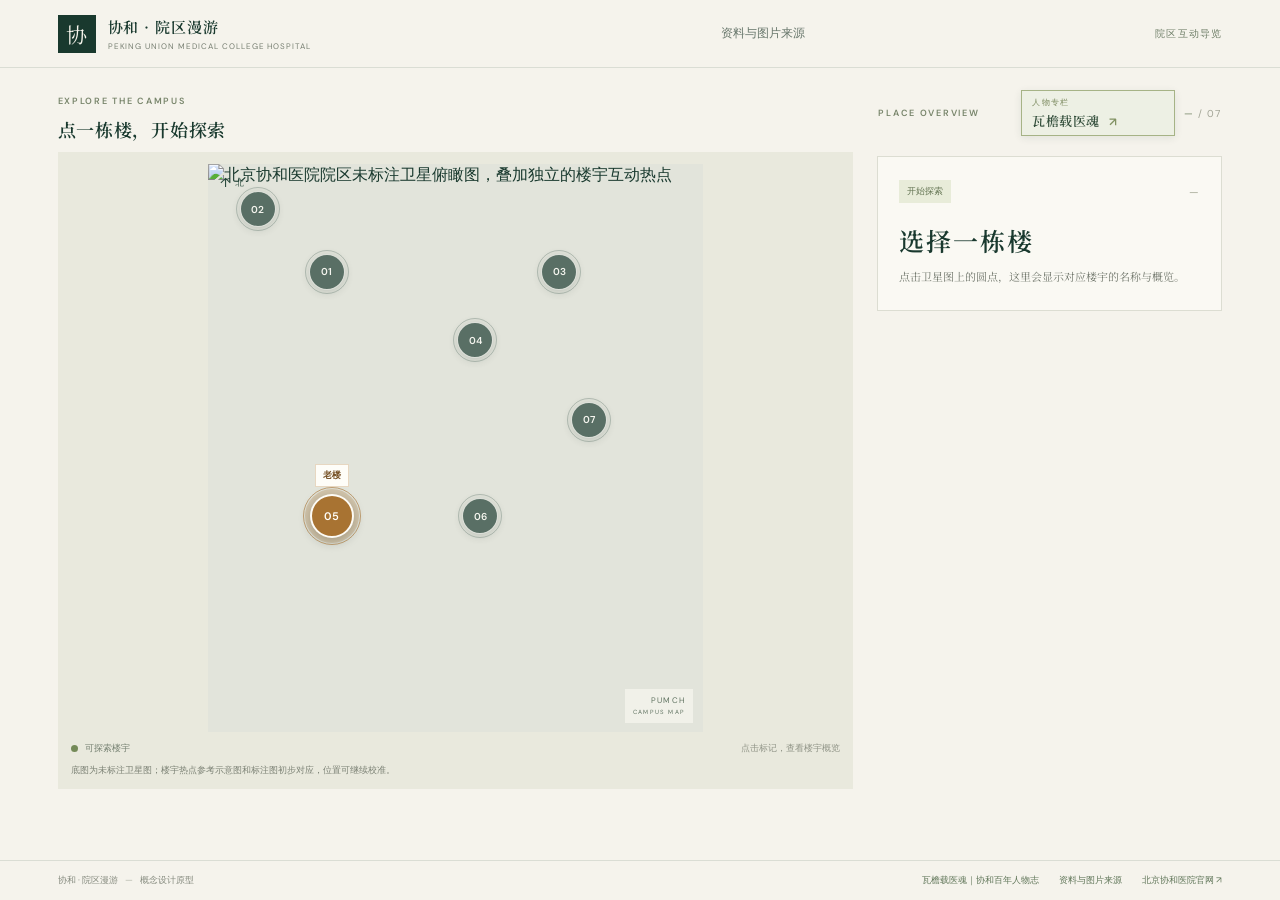
==== index.html @ 48925c41 "Publish campus guide source code Add the static campus guide pages and document that image assets ar" ====
<!doctype html>
<html lang="zh-CN">
<head>
  <meta charset="utf-8">
  <meta name="viewport" content="width=device-width, initial-scale=1">
  <meta name="theme-color" content="#f5f3ec">
  <meta name="description" content="北京协和医院院区数字导览概念原型">
  <title>协和 · 院区漫游</title>
  <link rel="stylesheet" href="./styles.css">
</head>
<body>
  <header class="topbar">
    <a class="brand" href="#" aria-label="协和院区漫游首页">
      <span class="brand-mark">协</span>
      <span><strong>协和 · 院区漫游</strong><small>PEKING UNION MEDICAL COLLEGE HOSPITAL</small></span>
    </a>
    <nav class="top-nav" aria-label="主要导航">
      <a href="./sources.html">资料与图片来源</a>
    </nav>
    <span class="edition-label">院区互动导览</span>
  </header>

  <main>
    <section class="explorer" aria-label="互动院区地图">
      <div class="map-column">
        <div class="map-toolbar">
          <div>
            <span class="section-kicker">EXPLORE THE CAMPUS</span>
            <h2>点一栋楼，开始探索</h2>
          </div>
        </div>

        <div class="map-shell">
          <div class="map-image-wrap" id="mapImageWrap">
            <img class="map-image" id="mapImage" src="./卫星 新.jpeg" alt="北京协和医院院区未标注卫星俯瞰图，叠加独立的楼宇互动热点">
            <div class="hotspots" id="hotspots" aria-label="地图上的楼宇热点"></div>
            <div class="map-north"><span>↑</span> 北</div>
            <div class="map-stamp">PUMCH<br><small>CAMPUS MAP</small></div>
          </div>
          <div class="map-legend">
            <span><i class="legend-dot"></i>可探索楼宇</span>
            <span class="legend-hint" id="mapHint">点击标记，查看楼宇概览</span>
          </div>
          <p class="satellite-note">底图为未标注卫星图；楼宇热点参考示意图和标注图初步对应，位置可继续校准。</p>
        </div>
      </div>

      <aside class="detail-column" aria-live="polite">
        <div class="detail-heading">
          <span class="section-kicker">PLACE OVERVIEW</span>
          <div class="detail-heading-actions">
            <a class="people-entry-link" href="./people.html">
              <span>人物专栏</span>
              <strong>瓦檐载医魂 <i aria-hidden="true">↗</i></strong>
            </a>
            <span class="detail-count" id="detailCount">— <i>/ 07</i></span>
          </div>
        </div>
        <div class="detail-card" id="detailCard">
          <div class="detail-topline">
            <span class="category-pill" id="detailCategory">开始探索</span>
            <span class="detail-number" id="detailNumber">—</span>
          </div>
          <h2 id="detailTitle">选择一栋楼</h2>
          <p class="detail-summary" id="detailSummary">点击卫星图上的圆点，这里会显示对应楼宇的名称与概览。</p>
          <div class="detail-rule"></div>
          <h3 id="detailSubhead">交互导览</h3>
          <ul class="detail-points" id="detailPoints">
            <li>选择地图上的编号标记</li>
            <li>查看该楼的名称和内容简介</li>
            <li>使用“下一处”继续浏览</li>
          </ul>
          <div class="verification-note"><span aria-hidden="true">✳</span><span id="verificationText">目前为概念原型，楼宇位置与历史资料请以院方信息核实。</span></div>
          <button class="next-button" id="nextButton" type="button">探索下一处 <span aria-hidden="true">→</span></button>
        </div>
        <div class="building-list-wrap">
          <div class="building-list" id="buildingList" aria-label="楼宇列表"></div>
        </div>
      </aside>
    </section>

  </main>

  <footer class="page-footer">
    <span>协和 · 院区漫游 <i>—</i> 概念设计原型</span>
    <span class="footer-links">
      <a href="./people.html">瓦檐载医魂｜协和百年人物志</a>
      <a href="./sources.html">资料与图片来源</a>
      <a href="https://www.pumch.cn/" target="_blank" rel="noreferrer">北京协和医院官网 ↗</a>
    </span>
  </footer>
  <script src="./app.js"></script>
</body>
</html>
---- styles.css ----
@import url('https://fonts.googleapis.com/css2?family=DM+Sans:wght@400;500;600;700&family=Noto+Serif+SC:wght@400;500;600;700&display=swap');

:root {
  color-scheme: light;
  --paper: #f5f3ec;
  --paper-deep: #eae8dd;
  --ink: #19392e;
  --ink-soft: #426052;
  --muted: #777f72;
  --line: #d9d9cc;
  --lime: #c9db80;
  --white: #fffef9;
  --serif: "Noto Serif SC", "Songti SC", serif;
  --sans: "DM Sans", "Microsoft YaHei", sans-serif;
}

* { box-sizing: border-box; }
html { scroll-behavior: smooth; }
body {
  margin: 0;
  background: var(--paper);
  color: var(--ink);
  font-family: var(--sans);
  -webkit-font-smoothing: antialiased;
}
button, a { font: inherit; }
a { color: inherit; text-decoration: none; }
button { color: inherit; }

.topbar {
  height: 78px;
  padding: 0 6.25%;
  display: flex;
  align-items: center;
  justify-content: space-between;
  border-bottom: 1px solid rgba(25, 57, 46, .12);
}
.brand { display: flex; gap: 12px; align-items: center; }
.brand-mark {
  display: grid;
  place-items: center;
  width: 38px;
  height: 38px;
  color: #f8f6ed;
  background: var(--ink);
  font-family: var(--serif);
  font-size: 21px;
}
.brand strong { display: block; font-family: var(--serif); font-size: 15px; font-weight: 600; letter-spacing: .06em; }
.brand small { display: block; padding-top: 4px; color: var(--muted); font-size: 8px; letter-spacing: .12em; }
.top-nav { display: flex; align-items: center; gap: 34px; margin-left: 60px; }
.top-nav a { color: #68776c; font-size: 12px; transition: color .2s; }
.top-nav a:hover, .top-nav a.active { color: var(--ink); }
.top-nav a.active::after { display: block; width: 16px; height: 2px; margin: 8px auto 0; background: #8ca365; content: ""; }
.top-nav .people-nav-link { position: relative; display: flex; min-height: 44px; flex-direction: column; justify-content: center; gap: 2px; padding: 5px 13px; border: 1px solid #a6b386; background: #edf0e4; color: #344f3c; box-shadow: 0 2px 8px rgba(25, 57, 46, .09); }
.top-nav .people-nav-link span { color: #7b895e; font-size: 8px; letter-spacing: .14em; }
.top-nav .people-nav-link strong { font-family: var(--serif); font-size: 12px; font-weight: 600; letter-spacing: .04em; }
.top-nav .people-nav-link.active, .top-nav .people-nav-link:hover { border-color: #879969; background: #e1e8d1; color: #19392e; }
.top-nav .people-nav-link.active::after { position: absolute; right: 10px; bottom: 5px; left: 10px; width: auto; height: 2px; margin: 0; background: #9cac69; }
.official-link { font-size: 11px; color: var(--ink-soft); }
.official-link span { padding-left: 5px; }
.footer-links { display: flex; align-items: center; gap: 20px; }
.footer-links a { color: #607659; }

main { width: min(1190px, 87.5%); margin: 0 auto; }
.intro { display: flex; align-items: end; justify-content: space-between; padding: 76px 0 48px; }
.eyebrow, .section-kicker { color: #78856b; font-size: 9px; font-weight: 600; letter-spacing: .19em; }
.eyebrow { display: flex; gap: 9px; align-items: center; margin: 0 0 17px; }
.eyebrow span { width: 7px; height: 7px; border-radius: 50%; background: #9bae6b; }
.intro h1 { margin: 0; font-family: var(--serif); font-size: clamp(38px, 5vw, 58px); font-weight: 500; line-height: 1.3; letter-spacing: .06em; }
.intro h1 em { color: #7b8e62; font-style: normal; }
.lead { margin: 16px 0 26px; color: #667267; font-family: var(--serif); font-size: 14px; letter-spacing: .06em; }
.intro-foot { display: flex; align-items: center; gap: 11px; color: #7c8277; font-size: 10px; letter-spacing: .04em; }
.compass { display: grid; width: 19px; height: 19px; place-items: center; border: 1px solid #93a17c; border-radius: 50%; color: #70815c; font-size: 9px; }
.foot-divider { height: 12px; border-left: 1px solid #cccec2; }
.intro-note { position: relative; min-width: 218px; padding: 18px 0 9px 26px; border-left: 1px solid #cdd0c2; }
.note-index { color: #89917f; font-size: 9px; letter-spacing: .15em; }
.intro-note p { margin: 13px 0; font-family: var(--serif); font-size: 17px; line-height: 1.9; letter-spacing: .08em; }
.note-line { display: block; width: 27px; border-top: 1px solid #a1ac8c; }
.note-caption { display: block; margin-top: 12px; color: #9a9e91; font-size: 7px; letter-spacing: .16em; }

.explorer { display: grid; grid-template-columns: minmax(0, 1.53fr) minmax(295px, .77fr); gap: 34px; align-items: start; }
.map-toolbar { display: flex; align-items: end; justify-content: space-between; margin-bottom: 16px; }
.map-toolbar h2 { margin: 7px 0 0; font-family: var(--serif); font-size: 19px; font-weight: 600; letter-spacing: .04em; }
.map-toolbar h2 span { color: #8b9084; font-size: 11px; font-weight: 400; }
.map-shell { padding: 15px 15px 10px; background: #e9e9dd; }
.map-image-wrap { position: relative; overflow: hidden; background: #dce3c3; }
.map-image { display: block; width: 100%; height: auto; transition: opacity .2s; }
.hotspots { position: absolute; inset: 0; }
.hotspot {
  position: absolute;
  display: grid;
  width: clamp(26px, 3.6vw, 36px);
  height: clamp(26px, 3.6vw, 36px);
  padding: 0;
  place-items: center;
  transform: translate(-50%, -50%);
  border: 1px solid rgba(255, 254, 249, .85);
  border-radius: 50%;
  background: var(--ink);
  box-shadow: 0 2px 9px rgba(11, 35, 25, .24);
  color: var(--white);
  cursor: pointer;
  font-size: 10px;
  font-weight: 600;
  opacity: .68;
  transition: opacity .2s, transform .2s, background .2s, box-shadow .2s;
}
.hotspot::after { position: absolute; inset: -5px; border: 1px solid rgba(25, 57, 46, .35); border-radius: 50%; content: ""; }
.hotspot:hover, .hotspot:focus-visible { z-index: 2; transform: translate(-50%, -50%) scale(1.12); outline: none; }
.hotspot.active { background: #9cac69; box-shadow: 0 0 0 5px rgba(201, 219, 128, .42), 0 3px 10px rgba(11, 35, 25, .25); }
.hotspot.active::after { border-color: #fffef9; }
.hotspot:hover, .hotspot:focus-visible, .hotspot.active { opacity: 1; }
.hotspot.hotspot-featured {
  width: clamp(36px, 4vw, 44px);
  height: clamp(36px, 4vw, 44px);
  opacity: 1;
  border: 2px solid rgba(255, 254, 249, .98);
  background: #a87332;
  box-shadow: 0 0 0 5px rgba(168, 115, 50, .28), 0 3px 12px rgba(11, 35, 25, .32);
  font-size: 11px;
}
.hotspot.hotspot-featured::after { inset: -9px; border-color: rgba(168, 115, 50, .62); }
.hotspot.hotspot-featured::before {
  position: absolute;
  bottom: calc(100% + 9px);
  left: 50%;
  padding: 4px 7px;
  transform: translateX(-50%);
  border: 1px solid rgba(168, 115, 50, .28);
  background: rgba(255, 254, 249, .96);
  color: #765126;
  content: "老楼";
  font-size: 9px;
  font-weight: 600;
  white-space: nowrap;
}
.hotspot.hotspot-featured:hover, .hotspot.hotspot-featured:focus-visible { background: #a87332; }
.map-north { position: absolute; top: 10px; left: 12px; display: flex; gap: 4px; align-items: center; color: #244638; font-family: var(--serif); font-size: 9px; }
.map-north span { font-family: var(--sans); font-size: 13px; }
.map-stamp { position: absolute; right: 10px; bottom: 9px; padding: 6px 8px; background: rgba(245, 243, 236, .84); color: #607361; font-size: 8px; letter-spacing: .15em; line-height: 1.35; text-align: right; }
.map-stamp small { font-size: 6px; }
.map-legend { display: flex; justify-content: space-between; padding: 10px 1px 0; color: #758071; font-size: 9px; }
.map-legend > span:first-child { display: flex; align-items: center; gap: 7px; }
.legend-dot { width: 7px; height: 7px; border-radius: 50%; background: #748a58; }
.legend-hint { color: #909487; }
.satellite-note { margin: 9px 1px 0; color: #7b8174; font-size: 9px; }

.detail-column { padding-top: 2px; }
.detail-heading { display: flex; justify-content: space-between; align-items: center; padding: 2px 1px 12px; }
.detail-heading-actions { display: flex; align-items: center; gap: 9px; }
.people-entry-link { display: flex; min-height: 52px; min-width: 174px; flex-direction: column; justify-content: center; gap: 3px; padding: 7px 14px; border: 1px solid #a6b386; background: #edf0e4; color: #344f3c; box-shadow: 0 2px 8px rgba(25, 57, 46, .09); transition: background .2s, border-color .2s, transform .2s; }
.people-entry-link:hover { transform: translateY(-1px); border-color: #879969; background: #e1e8d1; }
.people-entry-link > span { color: #7b895e; font-size: 9px; letter-spacing: .14em; }
.people-entry-link strong { font-family: var(--serif); font-size: 15px; font-weight: 600; letter-spacing: .04em; white-space: nowrap; }
.people-entry-link i { padding-left: 5px; color: #829263; font-family: var(--sans); font-size: 12px; font-style: normal; }
.detail-count { color: #6f8060; font-size: 10px; letter-spacing: .1em; }
.detail-count i { color: #a1a395; font-style: normal; }
.detail-card { padding: 20px 21px 15px; border: 1px solid #dcddd2; background: rgba(255, 254, 249, .58); }
.detail-topline { display: flex; justify-content: space-between; align-items: center; }
.category-pill { padding: 5px 8px; background: #e8ecd9; color: #637452; font-size: 9px; }
.detail-number { color: #a4a895; font-size: 11px; letter-spacing: .1em; }
.detail-card h2 { margin: 16px 0 8px; font-family: var(--serif); font-size: 25px; font-weight: 600; letter-spacing: .08em; }
.detail-summary { min-height: 42px; margin: 0; color: #73796e; font-family: var(--serif); font-size: 11px; line-height: 1.9; }
.detail-rule { margin: 15px 0 13px; border-top: 1px solid #e0e0d5; }
.detail-card h3 { margin: 0 0 10px; color: #485f4c; font-family: var(--serif); font-size: 11px; font-weight: 600; }
.detail-points { display: grid; gap: 8px; padding: 0; margin: 0; list-style: none; }
.detail-points li { position: relative; padding-left: 13px; color: #767d70; font-size: 10px; line-height: 1.55; }
.detail-points li::before { position: absolute; left: 0; color: #9dae76; content: "—"; }
.verification-note { display: flex; gap: 7px; align-items: start; margin-top: 15px; padding: 9px; background: #f0f0e7; color: #858879; font-size: 8px; line-height: 1.6; }
.verification-note span:first-child { color: #889765; }
.next-button { display: flex; justify-content: space-between; width: 100%; margin-top: 13px; padding: 10px 1px 2px; border: 0; border-top: 1px solid #dfe0d5; background: transparent; color: #45604b; cursor: pointer; font-size: 10px; }
.next-button span { font-size: 14px; transition: transform .2s; }
.next-button:hover span { transform: translateX(4px); }
.building-list-wrap { margin-top: 16px; }
.list-heading { display: flex; justify-content: space-between; align-items: baseline; margin-bottom: 8px; }
.list-heading h3 { margin: 0; font-family: var(--serif); font-size: 12px; letter-spacing: .06em; }
.list-heading span { color: #96998e; font-size: 8px; }
.building-list { display: flex; flex-wrap: wrap; gap: 5px; }
.list-item { padding: 7px 9px; border: 1px solid #dcded2; background: transparent; color: #697466; cursor: pointer; font-size: 9px; transition: all .2s; }
.list-item:hover, .list-item.active { border-color: #718260; background: #e8ecd9; color: #314d3b; }

.story-strip { display: grid; grid-template-columns: 150px 1fr 235px; gap: 26px; align-items: center; margin: 68px 0 54px; padding: 27px 30px; background: #e9eadd; }
.story-label { display: flex; height: 100%; flex-direction: column; justify-content: space-between; }
.story-symbol { color: #9ead7a; font-size: 28px; }
.story-copy h2 { margin: 0 0 9px; font-family: var(--serif); font-size: 19px; font-weight: 600; line-height: 1.6; letter-spacing: .04em; }
.story-copy p { max-width: 510px; margin: 0; color: #70786c; font-size: 10px; line-height: 1.9; }
.mobile-break { display: none; }
.source-card { display: flex; flex-direction: column; min-height: 88px; justify-content: center; padding: 13px 15px; border: 1px solid #d4d7c6; background: rgba(255, 254, 249, .42); transition: background .2s; }
.source-card:hover { background: rgba(255, 254, 249, .85); }
.source-icon { align-self: end; color: #77875e; font-size: 13px; }
.source-title { margin-top: -4px; font-family: var(--serif); font-size: 11px; }
.source-caption { margin-top: 5px; color: #8c9184; font-size: 8px; }
.page-footer { display: flex; justify-content: space-between; padding: 16px 6.25%; border-top: 1px solid rgba(25, 57, 46, .12); color: #858a7e; font-size: 9px; }
.page-footer i { padding: 0 5px; color: #b0b4a8; font-style: normal; }

@media (max-width: 850px) {
  .topbar { padding: 0 5%; }
  main { width: 90%; }
  .explorer { grid-template-columns: minmax(0, 1.2fr) minmax(270px, .8fr); gap: 20px; }
  .intro { padding-top: 58px; }
  .intro-note { min-width: 175px; }
  .story-strip { grid-template-columns: 105px 1fr 190px; gap: 18px; padding: 23px; }
}
@media (max-width: 650px) {
  .topbar { height: 66px; }
  .brand-mark { width: 34px; height: 34px; }
  .brand strong { font-size: 13px; }
  .brand small { font-size: 6px; }
  .top-nav { display: flex; gap: 10px; margin-left: 0; }
  .top-nav a { font-size: 8px; }
  .top-nav .people-nav-link { min-height: 36px; gap: 1px; padding: 4px 7px; }
  .top-nav .people-nav-link span { font-size: 6px; }
  .top-nav .people-nav-link strong { font-size: 9px; }
  .official-link { font-size: 9px; }
  main { width: 91%; }
  .intro { padding: 48px 0 30px; }
  .intro h1 { font-size: 43px; }
  .lead { max-width: 275px; font-size: 12px; line-height: 1.8; }
  .intro-note { min-width: auto; padding-left: 14px; }
  .intro-note p { font-size: 13px; }
  .note-caption { font-size: 6px; }
  .intro-foot { flex-wrap: wrap; font-size: 9px; }
  .explorer { grid-template-columns: 1fr; gap: 25px; }
  .map-toolbar h2 { font-size: 16px; }
  .map-toolbar h2 span { display: block; margin-top: 4px; font-size: 9px; }
  .map-shell { padding: 9px 9px 8px; }
  .hotspot { width: 27px; height: 27px; font-size: 9px; }
  .map-legend { font-size: 8px; }
  .legend-hint { max-width: 58%; text-align: right; }
  .detail-column { padding-top: 0; }
  .detail-card { padding: 17px; }
  .detail-summary { min-height: unset; }
  .building-list-wrap { margin-top: 14px; }
  .story-strip { grid-template-columns: 1fr auto; gap: 14px; margin: 43px 0 35px; padding: 19px; }
  .story-label { grid-column: 1 / -1; flex-direction: row; align-items: center; }
  .story-symbol { font-size: 20px; }
  .story-copy h2 { font-size: 16px; }
  .story-copy p { font-size: 9px; }
  .mobile-break { display: initial; }
  .source-card { min-width: 120px; min-height: 80px; padding: 10px; }
  .source-title { font-size: 10px; }
  .source-caption { font-size: 7px; line-height: 1.5; }
  .page-footer { flex-direction: column; gap: 6px; padding: 14px 5%; font-size: 8px; }
  .footer-links { flex-wrap: wrap; justify-content: center; gap: 8px 13px; }
}
@media (prefers-reduced-motion: reduce) {
  *, *::before, *::after { scroll-behavior: auto !important; transition-duration: .01ms !important; }
}

html, body { width: 100%; height: 100%; overflow: hidden; }
body { display: flex; flex-direction: column; }
.topbar { flex: 0 0 68px; height: 68px; padding: 0 4.5%; }
.edition-label { color: #71806a; font-size: 10px; letter-spacing: .12em; }
main { width: 100%; height: calc(100dvh - 108px); min-height: 0; margin: 0; padding: 20px 4.5% 17px; }
.intro, .story-strip { display: none; }
.explorer { height: 100%; grid-template-columns: minmax(0, 1fr) minmax(300px, 345px); gap: 24px; }
.map-column { display: flex; min-width: 0; min-height: 0; flex-direction: column; }
.map-toolbar { flex: 0 0 auto; margin-bottom: 10px; }
.map-toolbar h2 { font-size: 18px; }
.map-shell { display: flex; min-height: 0; flex: 1; flex-direction: column; padding: 12px; }
.map-image-wrap { display: flex; width: min(100%, 55dvh); max-height: 100%; aspect-ratio: 935 / 1073; min-height: 0; flex: 0 1 auto; align-items: center; justify-content: center; align-self: center; background: #e2e4db; }
.map-image { display: block; width: 100%; height: 100%; max-width: 100%; max-height: 100%; object-fit: contain; }
.map-legend { flex: 0 0 auto; }
.satellite-note { flex: 0 0 auto; margin-bottom: 0; }
.detail-column { display: flex; min-height: 0; flex-direction: column; padding-top: 0; }
.detail-heading { flex: 0 0 auto; padding: 2px 1px 10px; }
.people-entry-link { min-height: 46px; min-width: 154px; padding: 5px 10px; }
.people-entry-link > span { font-size: 8px; }
.people-entry-link strong { font-size: 13px; }
.detail-card { flex: 0 0 auto; padding: 20px; }
.detail-card.is-welcome .detail-rule,
.detail-card.is-welcome h3,
.detail-card.is-welcome .detail-points,
.detail-card.is-welcome .verification-note,
.detail-card.is-welcome .next-button { display: none; }
.detail-card.is-welcome { margin-top: 10px; padding: 23px 21px; }
.detail-card.is-welcome h2 { margin-top: 19px; }
.detail-card.is-welcome .detail-summary { min-height: 0; }
.building-list[hidden] { display: none; }
.building-list-wrap { min-height: 0; margin-top: auto; padding-top: 13px; }
.building-list-wrap::before { display: block; margin-bottom: 10px; color: #8a9084; content: "选择地图上的编号，查看对应楼宇"; font-size: 9px; }
.building-list { gap: 6px; }
.list-item { padding: 7px 8px; }
.page-footer { flex: 0 0 40px; min-height: 40px; padding: 0 4.5%; align-items: center; }

@media (max-width: 650px) {
  html, body { height: 100%; }
  .topbar { flex-basis: 58px; height: 58px; padding: 0 5%; }
  .edition-label { font-size: 8px; }
  main { height: calc(100dvh - 58px); padding: 8px 4% 10px; }
  .explorer { display: block; height: 100%; }
  .map-column { height: 100%; }
  .map-toolbar { margin-bottom: 7px; }
  .map-toolbar h2 { margin-top: 2px; font-size: 14px; }
  .section-kicker { font-size: 7px; }
  .map-shell { padding: 6px; }
  .map-image-wrap { width: min(100%, 55dvh); }
  .map-legend { padding-top: 6px; font-size: 7px; }
  .satellite-note { margin-top: 4px; font-size: 7px; }
  .hotspot { width: 27px; height: 27px; }
  .detail-column { position: fixed; z-index: 5; right: 4%; bottom: 12px; left: 4%; max-height: 39dvh; padding: 10px; overflow-y: auto; border: 1px solid #dcddd2; background: rgba(245, 243, 236, .97); box-shadow: 0 7px 28px rgba(24, 48, 36, .17); }
  .detail-heading { padding: 0 1px 7px; }
  .detail-heading-actions { gap: 7px; }
  .people-entry-link { min-width: 143px; min-height: 42px; padding: 4px 8px; }
  .people-entry-link > span { font-size: 7px; }
  .people-entry-link strong { font-size: 12px; }
  .detail-count { font-size: 8px; }
  .detail-card, .detail-card.is-welcome { margin: 0; padding: 12px; }
  .detail-card h2 { margin: 8px 0 4px; font-size: 19px; }
  .detail-summary { font-size: 10px; line-height: 1.7; }
  .detail-rule { margin: 9px 0; }
  .detail-points { gap: 4px; }
  .detail-points li { font-size: 9px; }
  .verification-note { margin-top: 8px; padding: 6px; }
  .next-button { margin-top: 7px; padding-top: 7px; }
  .building-list-wrap { display: none; }
  .page-footer { display: none; }
}
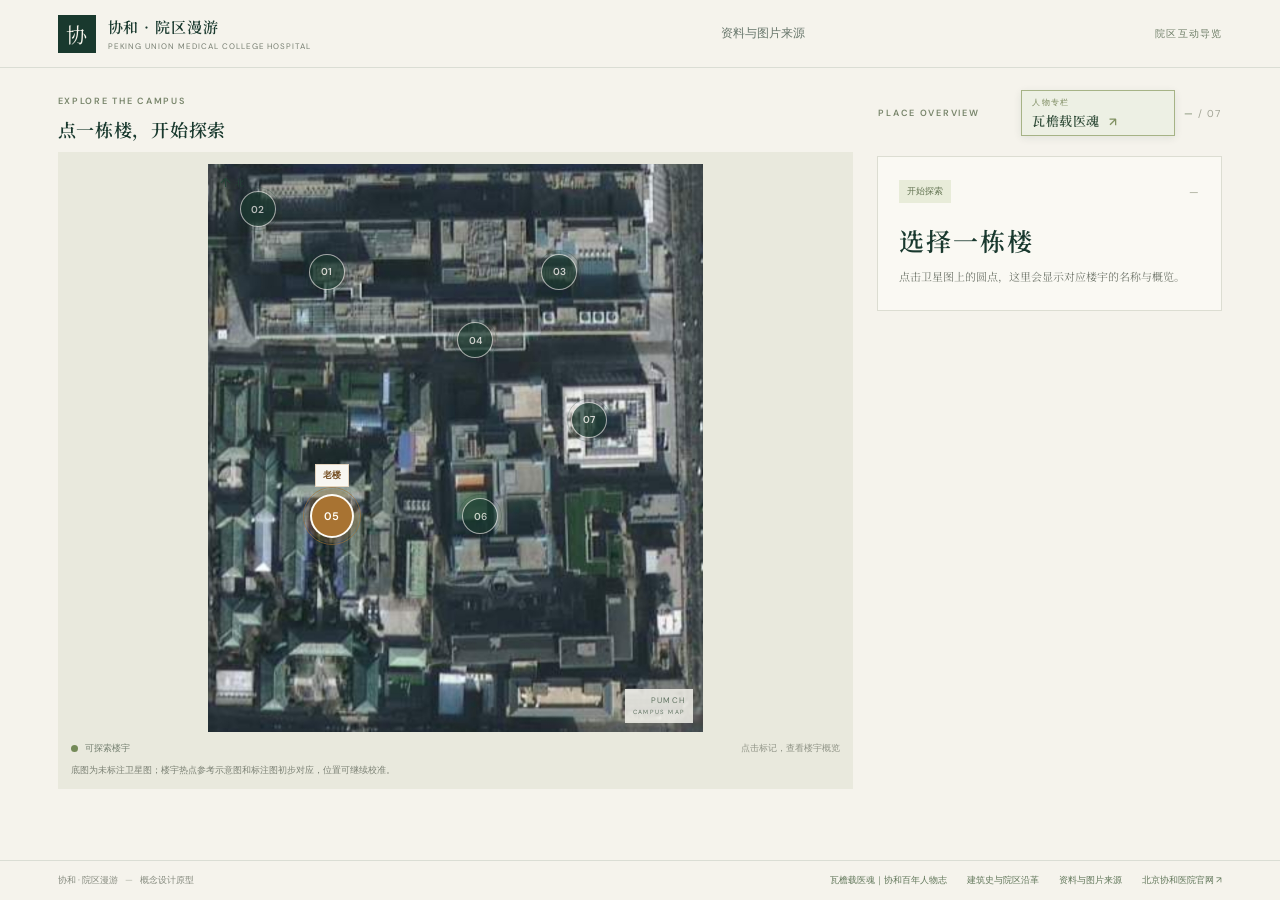
==== commit 591eacb5: "Add complete campus building history Publish the uploaded document's historical timeline, clarify th" ====
--- a/index.html
+++ b/index.html
@@ -85,6 +85,7 @@
     <span>协和 · 院区漫游 <i>—</i> 概念设计原型</span>
     <span class="footer-links">
       <a href="./people.html">瓦檐载医魂｜协和百年人物志</a>
+      <a href="./building-history.html">建筑史与院区沿革</a>
       <a href="./sources.html">资料与图片来源</a>
       <a href="https://www.pumch.cn/" target="_blank" rel="noreferrer">北京协和医院官网 ↗</a>
     </span>
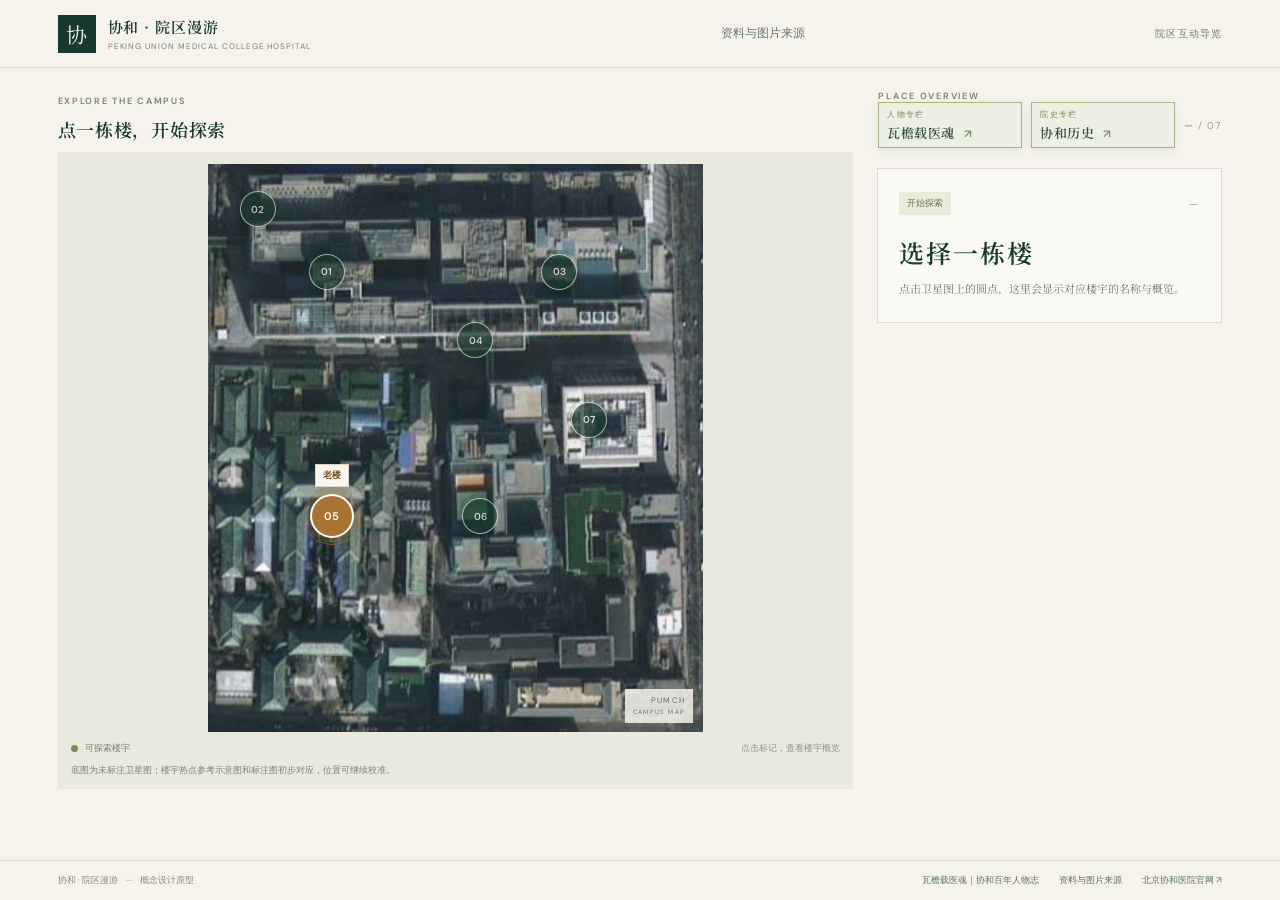
==== commit b7bc5a10: "Reorganize campus history tour content Co-authored-by: Copilot <223556219+Copilot@users.noreply.gith" ====
--- a/index.html
+++ b/index.html
@@ -53,6 +53,10 @@
               <span>人物专栏</span>
               <strong>瓦檐载医魂 <i aria-hidden="true">↗</i></strong>
             </a>
+            <a class="history-entry-link" href="./building-history.html">
+              <span>院史专栏</span>
+              <strong>协和历史 <i aria-hidden="true">↗</i></strong>
+            </a>
             <span class="detail-count" id="detailCount">— <i>/ 07</i></span>
           </div>
         </div>
@@ -85,7 +89,6 @@
     <span>协和 · 院区漫游 <i>—</i> 概念设计原型</span>
     <span class="footer-links">
       <a href="./people.html">瓦檐载医魂｜协和百年人物志</a>
-      <a href="./building-history.html">建筑史与院区沿革</a>
       <a href="./sources.html">资料与图片来源</a>
       <a href="https://www.pumch.cn/" target="_blank" rel="noreferrer">北京协和医院官网 ↗</a>
     </span>
--- a/styles.css
+++ b/styles.css
@@ -147,13 +147,13 @@
 .satellite-note { margin: 9px 1px 0; color: #7b8174; font-size: 9px; }
 
 .detail-column { padding-top: 2px; }
-.detail-heading { display: flex; justify-content: space-between; align-items: center; padding: 2px 1px 12px; }
-.detail-heading-actions { display: flex; align-items: center; gap: 9px; }
-.people-entry-link { display: flex; min-height: 52px; min-width: 174px; flex-direction: column; justify-content: center; gap: 3px; padding: 7px 14px; border: 1px solid #a6b386; background: #edf0e4; color: #344f3c; box-shadow: 0 2px 8px rgba(25, 57, 46, .09); transition: background .2s, border-color .2s, transform .2s; }
-.people-entry-link:hover { transform: translateY(-1px); border-color: #879969; background: #e1e8d1; }
-.people-entry-link > span { color: #7b895e; font-size: 9px; letter-spacing: .14em; }
-.people-entry-link strong { font-family: var(--serif); font-size: 15px; font-weight: 600; letter-spacing: .04em; white-space: nowrap; }
-.people-entry-link i { padding-left: 5px; color: #829263; font-family: var(--sans); font-size: 12px; font-style: normal; }
+.detail-heading { display: flex; flex-wrap: wrap; justify-content: space-between; align-items: center; padding: 2px 1px 12px; }
+.detail-heading-actions { display: flex; flex: 1 1 100%; align-items: center; gap: 9px; }
+.people-entry-link, .history-entry-link { display: flex; min-height: 52px; min-width: 0; flex: 1; flex-direction: column; justify-content: center; gap: 3px; padding: 7px 10px; border: 1px solid #a6b386; background: #edf0e4; color: #344f3c; box-shadow: 0 2px 8px rgba(25, 57, 46, .09); transition: background .2s, border-color .2s, transform .2s; }
+.people-entry-link:hover, .history-entry-link:hover { transform: translateY(-1px); border-color: #879969; background: #e1e8d1; }
+.people-entry-link > span, .history-entry-link > span { color: #7b895e; font-size: 9px; letter-spacing: .14em; }
+.people-entry-link strong, .history-entry-link strong { font-family: var(--serif); font-size: 15px; font-weight: 600; letter-spacing: .04em; white-space: nowrap; }
+.people-entry-link i, .history-entry-link i { padding-left: 5px; color: #829263; font-family: var(--sans); font-size: 12px; font-style: normal; }
 .detail-count { color: #6f8060; font-size: 10px; letter-spacing: .1em; }
 .detail-count i { color: #a1a395; font-style: normal; }
 .detail-card { padding: 20px 21px 15px; border: 1px solid #dcddd2; background: rgba(255, 254, 249, .58); }
@@ -265,9 +265,9 @@
 .satellite-note { flex: 0 0 auto; margin-bottom: 0; }
 .detail-column { display: flex; min-height: 0; flex-direction: column; padding-top: 0; }
 .detail-heading { flex: 0 0 auto; padding: 2px 1px 10px; }
-.people-entry-link { min-height: 46px; min-width: 154px; padding: 5px 10px; }
-.people-entry-link > span { font-size: 8px; }
-.people-entry-link strong { font-size: 13px; }
+.people-entry-link, .history-entry-link { min-height: 46px; padding: 5px 8px; }
+.people-entry-link > span, .history-entry-link > span { font-size: 8px; }
+.people-entry-link strong, .history-entry-link strong { font-size: 13px; }
 .detail-card { flex: 0 0 auto; padding: 20px; }
 .detail-card.is-welcome .detail-rule,
 .detail-card.is-welcome h3,
@@ -302,9 +302,9 @@
   .detail-column { position: fixed; z-index: 5; right: 4%; bottom: 12px; left: 4%; max-height: 39dvh; padding: 10px; overflow-y: auto; border: 1px solid #dcddd2; background: rgba(245, 243, 236, .97); box-shadow: 0 7px 28px rgba(24, 48, 36, .17); }
   .detail-heading { padding: 0 1px 7px; }
   .detail-heading-actions { gap: 7px; }
-  .people-entry-link { min-width: 143px; min-height: 42px; padding: 4px 8px; }
-  .people-entry-link > span { font-size: 7px; }
-  .people-entry-link strong { font-size: 12px; }
+  .people-entry-link, .history-entry-link { min-height: 42px; padding: 4px 8px; }
+  .people-entry-link > span, .history-entry-link > span { font-size: 7px; }
+  .people-entry-link strong, .history-entry-link strong { font-size: 12px; }
   .detail-count { font-size: 8px; }
   .detail-card, .detail-card.is-welcome { margin: 0; padding: 12px; }
   .detail-card h2 { margin: 8px 0 4px; font-size: 19px; }
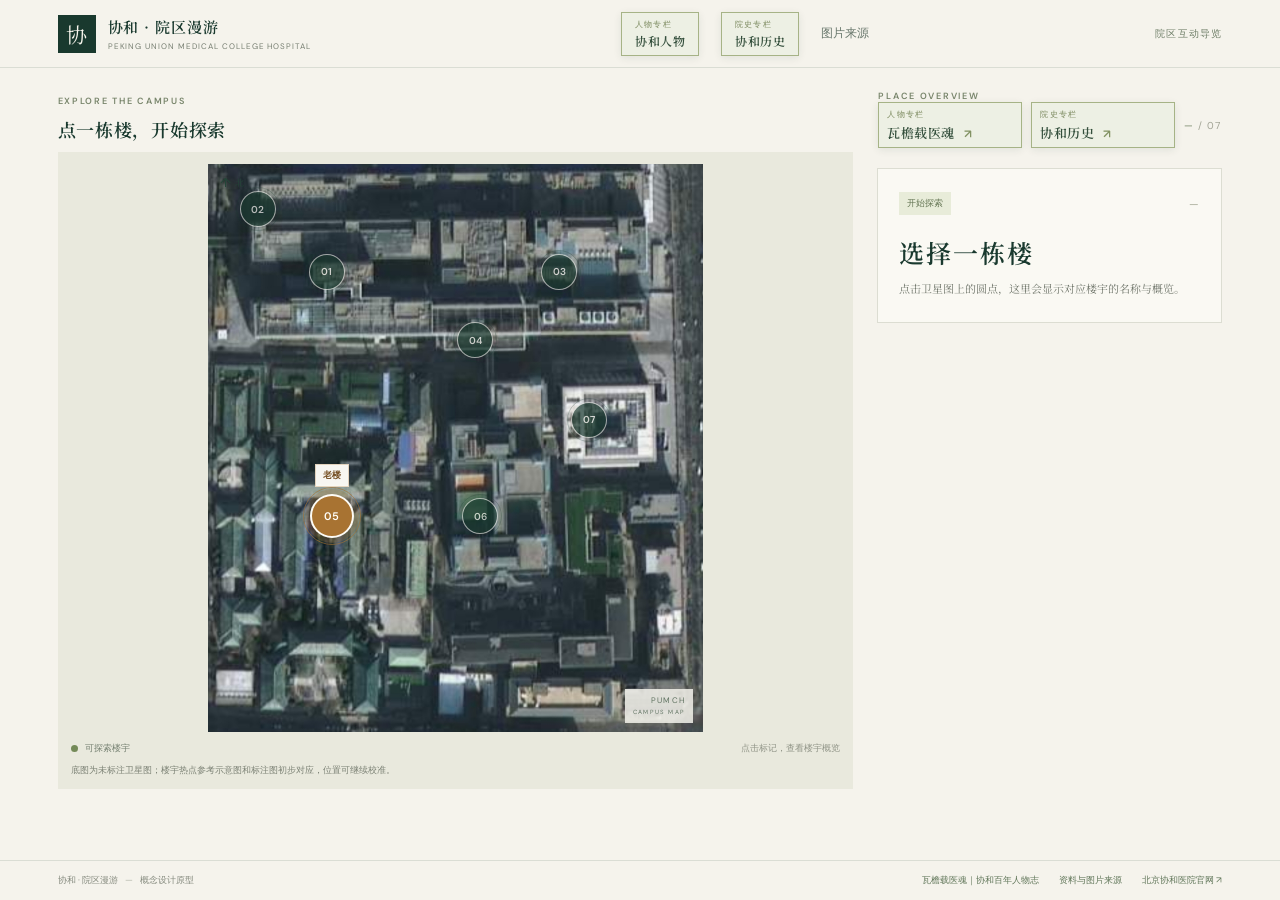
==== commit 8a081923: "Improve people navigation and image credits Co-authored-by: Copilot <223556219+Copilot@users.noreply" ====
--- a/index.html
+++ b/index.html
@@ -15,7 +15,9 @@
       <span><strong>协和 · 院区漫游</strong><small>PEKING UNION MEDICAL COLLEGE HOSPITAL</small></span>
     </a>
     <nav class="top-nav" aria-label="主要导航">
-      <a href="./sources.html">资料与图片来源</a>
+      <a class="people-nav-link" href="./people.html"><span>人物专栏</span><strong>协和人物</strong></a>
+      <a class="history-nav-link" href="./building-history.html"><span>院史专栏</span><strong>协和历史</strong></a>
+      <a href="./sources.html">图片来源</a>
     </nav>
     <span class="edition-label">院区互动导览</span>
   </header>
--- a/styles.css
+++ b/styles.css
@@ -48,15 +48,15 @@
 }
 .brand strong { display: block; font-family: var(--serif); font-size: 15px; font-weight: 600; letter-spacing: .06em; }
 .brand small { display: block; padding-top: 4px; color: var(--muted); font-size: 8px; letter-spacing: .12em; }
-.top-nav { display: flex; align-items: center; gap: 34px; margin-left: 60px; }
+.top-nav { display: flex; align-items: center; gap: 22px; margin-left: 24px; }
 .top-nav a { color: #68776c; font-size: 12px; transition: color .2s; }
 .top-nav a:hover, .top-nav a.active { color: var(--ink); }
 .top-nav a.active::after { display: block; width: 16px; height: 2px; margin: 8px auto 0; background: #8ca365; content: ""; }
-.top-nav .people-nav-link { position: relative; display: flex; min-height: 44px; flex-direction: column; justify-content: center; gap: 2px; padding: 5px 13px; border: 1px solid #a6b386; background: #edf0e4; color: #344f3c; box-shadow: 0 2px 8px rgba(25, 57, 46, .09); }
-.top-nav .people-nav-link span { color: #7b895e; font-size: 8px; letter-spacing: .14em; }
-.top-nav .people-nav-link strong { font-family: var(--serif); font-size: 12px; font-weight: 600; letter-spacing: .04em; }
-.top-nav .people-nav-link.active, .top-nav .people-nav-link:hover { border-color: #879969; background: #e1e8d1; color: #19392e; }
-.top-nav .people-nav-link.active::after { position: absolute; right: 10px; bottom: 5px; left: 10px; width: auto; height: 2px; margin: 0; background: #9cac69; }
+.top-nav .people-nav-link, .top-nav .history-nav-link { position: relative; display: flex; min-height: 44px; flex-direction: column; justify-content: center; gap: 2px; padding: 5px 13px; border: 1px solid #a6b386; background: #edf0e4; color: #344f3c; box-shadow: 0 2px 8px rgba(25, 57, 46, .09); }
+.top-nav .people-nav-link span, .top-nav .history-nav-link span { color: #7b895e; font-size: 8px; letter-spacing: .14em; }
+.top-nav .people-nav-link strong, .top-nav .history-nav-link strong { font-family: var(--serif); font-size: 12px; font-weight: 600; letter-spacing: .04em; white-space: nowrap; }
+.top-nav .people-nav-link.active, .top-nav .people-nav-link:hover, .top-nav .history-nav-link.active, .top-nav .history-nav-link:hover { border-color: #879969; background: #e1e8d1; color: #19392e; }
+.top-nav .people-nav-link.active::after, .top-nav .history-nav-link.active::after { position: absolute; right: 10px; bottom: 5px; left: 10px; width: auto; height: 2px; margin: 0; background: #9cac69; }
 .official-link { font-size: 11px; color: var(--ink-soft); }
 .official-link span { padding-left: 5px; }
 .footer-links { display: flex; align-items: center; gap: 20px; }
@@ -207,11 +207,12 @@
   .brand-mark { width: 34px; height: 34px; }
   .brand strong { font-size: 13px; }
   .brand small { font-size: 6px; }
-  .top-nav { display: flex; gap: 10px; margin-left: 0; }
+  .top-nav { display: flex; gap: 6px; margin-left: 8px; }
   .top-nav a { font-size: 8px; }
-  .top-nav .people-nav-link { min-height: 36px; gap: 1px; padding: 4px 7px; }
-  .top-nav .people-nav-link span { font-size: 6px; }
-  .top-nav .people-nav-link strong { font-size: 9px; }
+  .top-nav > a:not(.people-nav-link):not(.history-nav-link) { display: none; }
+  .top-nav .people-nav-link, .top-nav .history-nav-link { min-height: 36px; gap: 1px; padding: 4px 7px; }
+  .top-nav .people-nav-link span, .top-nav .history-nav-link span { font-size: 6px; }
+  .top-nav .people-nav-link strong, .top-nav .history-nav-link strong { font-size: 9px; }
   .official-link { font-size: 9px; }
   main { width: 91%; }
   .intro { padding: 48px 0 30px; }
@@ -287,7 +288,7 @@
 @media (max-width: 650px) {
   html, body { height: 100%; }
   .topbar { flex-basis: 58px; height: 58px; padding: 0 5%; }
-  .edition-label { font-size: 8px; }
+  .edition-label { display: none; }
   main { height: calc(100dvh - 58px); padding: 8px 4% 10px; }
   .explorer { display: block; height: 100%; }
   .map-column { height: 100%; }
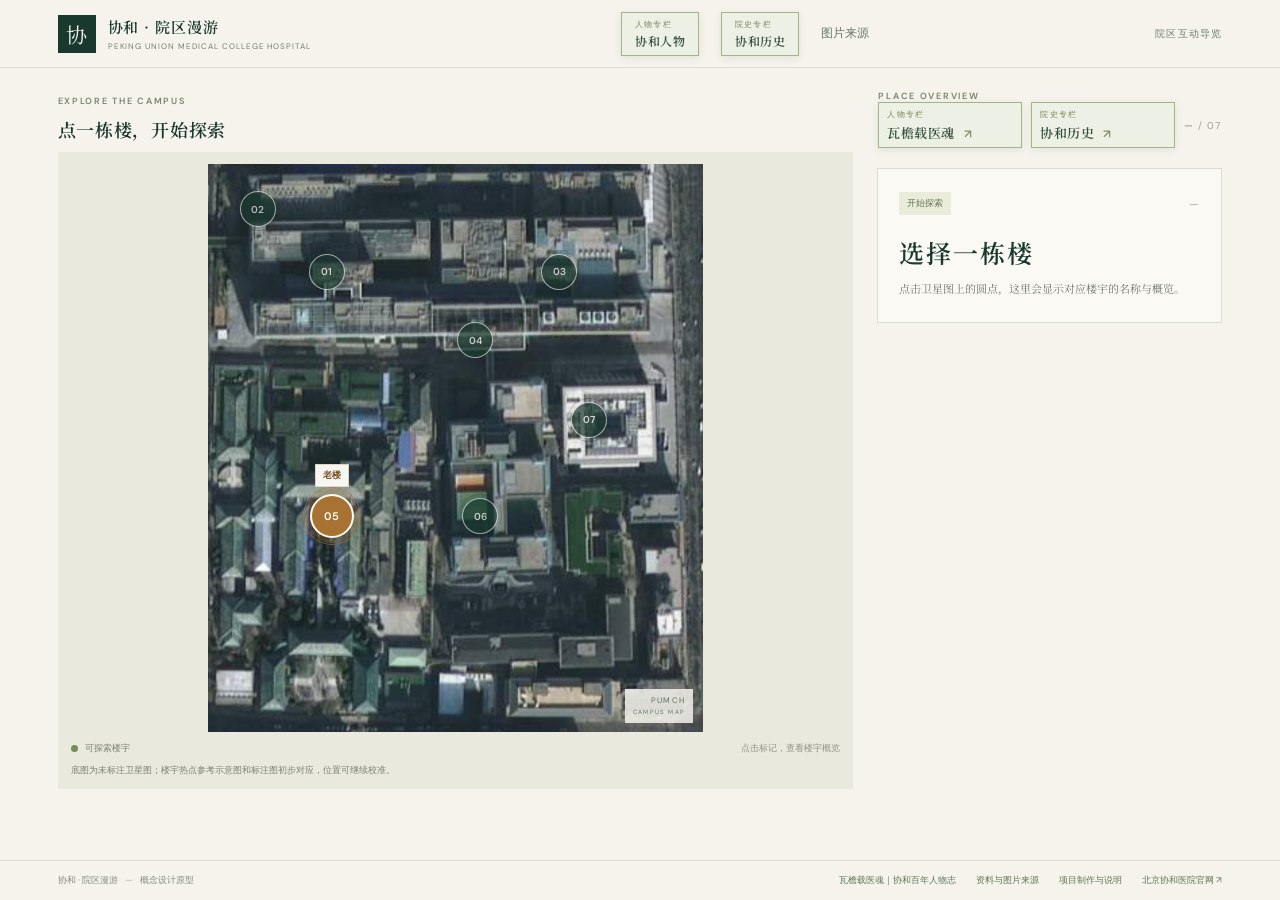
==== commit 8d5efde8: "Add course project credits Co-authored-by: Copilot <223556219+Copilot@users.noreply.github.com>" ====
--- a/index.html
+++ b/index.html
@@ -92,6 +92,7 @@
     <span class="footer-links">
       <a href="./people.html">瓦檐载医魂｜协和百年人物志</a>
       <a href="./sources.html">资料与图片来源</a>
+      <a href="./sources.html#project-credit">项目制作与说明</a>
       <a href="https://www.pumch.cn/" target="_blank" rel="noreferrer">北京协和医院官网 ↗</a>
     </span>
   </footer>
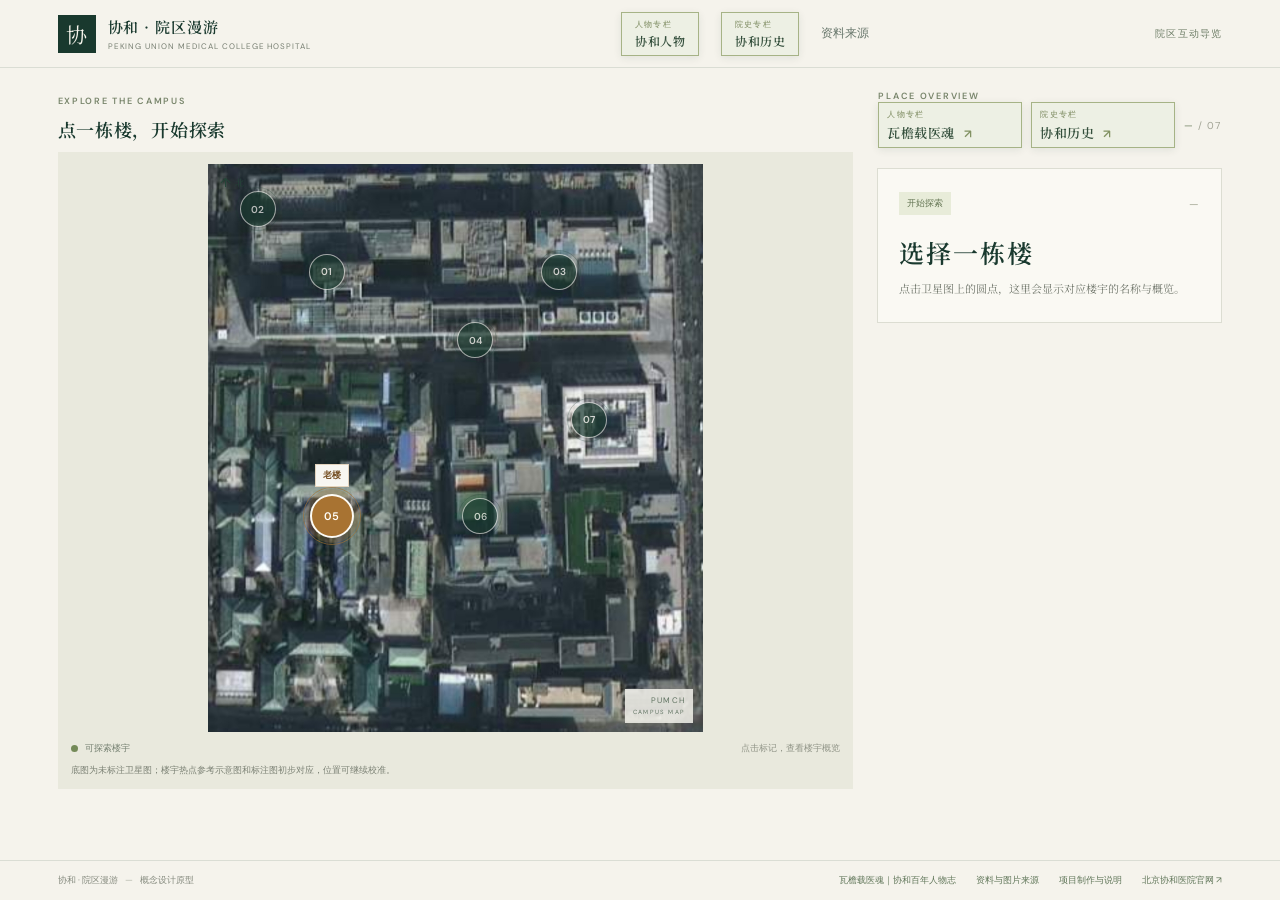
==== commit ff85a0a9: "Keep source link visible on mobile pages Co-authored-by: Copilot <223556219+Copilot@users.noreply.gi" ====
--- a/index.html
+++ b/index.html
@@ -17,7 +17,7 @@
     <nav class="top-nav" aria-label="主要导航">
       <a class="people-nav-link" href="./people.html"><span>人物专栏</span><strong>协和人物</strong></a>
       <a class="history-nav-link" href="./building-history.html"><span>院史专栏</span><strong>协和历史</strong></a>
-      <a href="./sources.html">图片来源</a>
+      <a class="source-nav-link" href="./sources.html">资料来源</a>
     </nav>
     <span class="edition-label">院区互动导览</span>
   </header>
--- a/styles.css
+++ b/styles.css
@@ -209,10 +209,12 @@
   .brand small { font-size: 6px; }
   .top-nav { display: flex; gap: 6px; margin-left: 8px; }
   .top-nav a { font-size: 8px; }
-  .top-nav > a:not(.people-nav-link):not(.history-nav-link) { display: none; }
+  .top-nav > a:not(.people-nav-link):not(.history-nav-link):not(.source-nav-link) { display: none; }
   .top-nav .people-nav-link, .top-nav .history-nav-link { min-height: 36px; gap: 1px; padding: 4px 7px; }
   .top-nav .people-nav-link span, .top-nav .history-nav-link span { font-size: 6px; }
   .top-nav .people-nav-link strong, .top-nav .history-nav-link strong { font-size: 9px; }
+  .top-nav .source-nav-link { font-size: 7px; white-space: nowrap; }
+  .brand small { display: none; }
   .official-link { font-size: 9px; }
   main { width: 91%; }
   .intro { padding: 48px 0 30px; }
